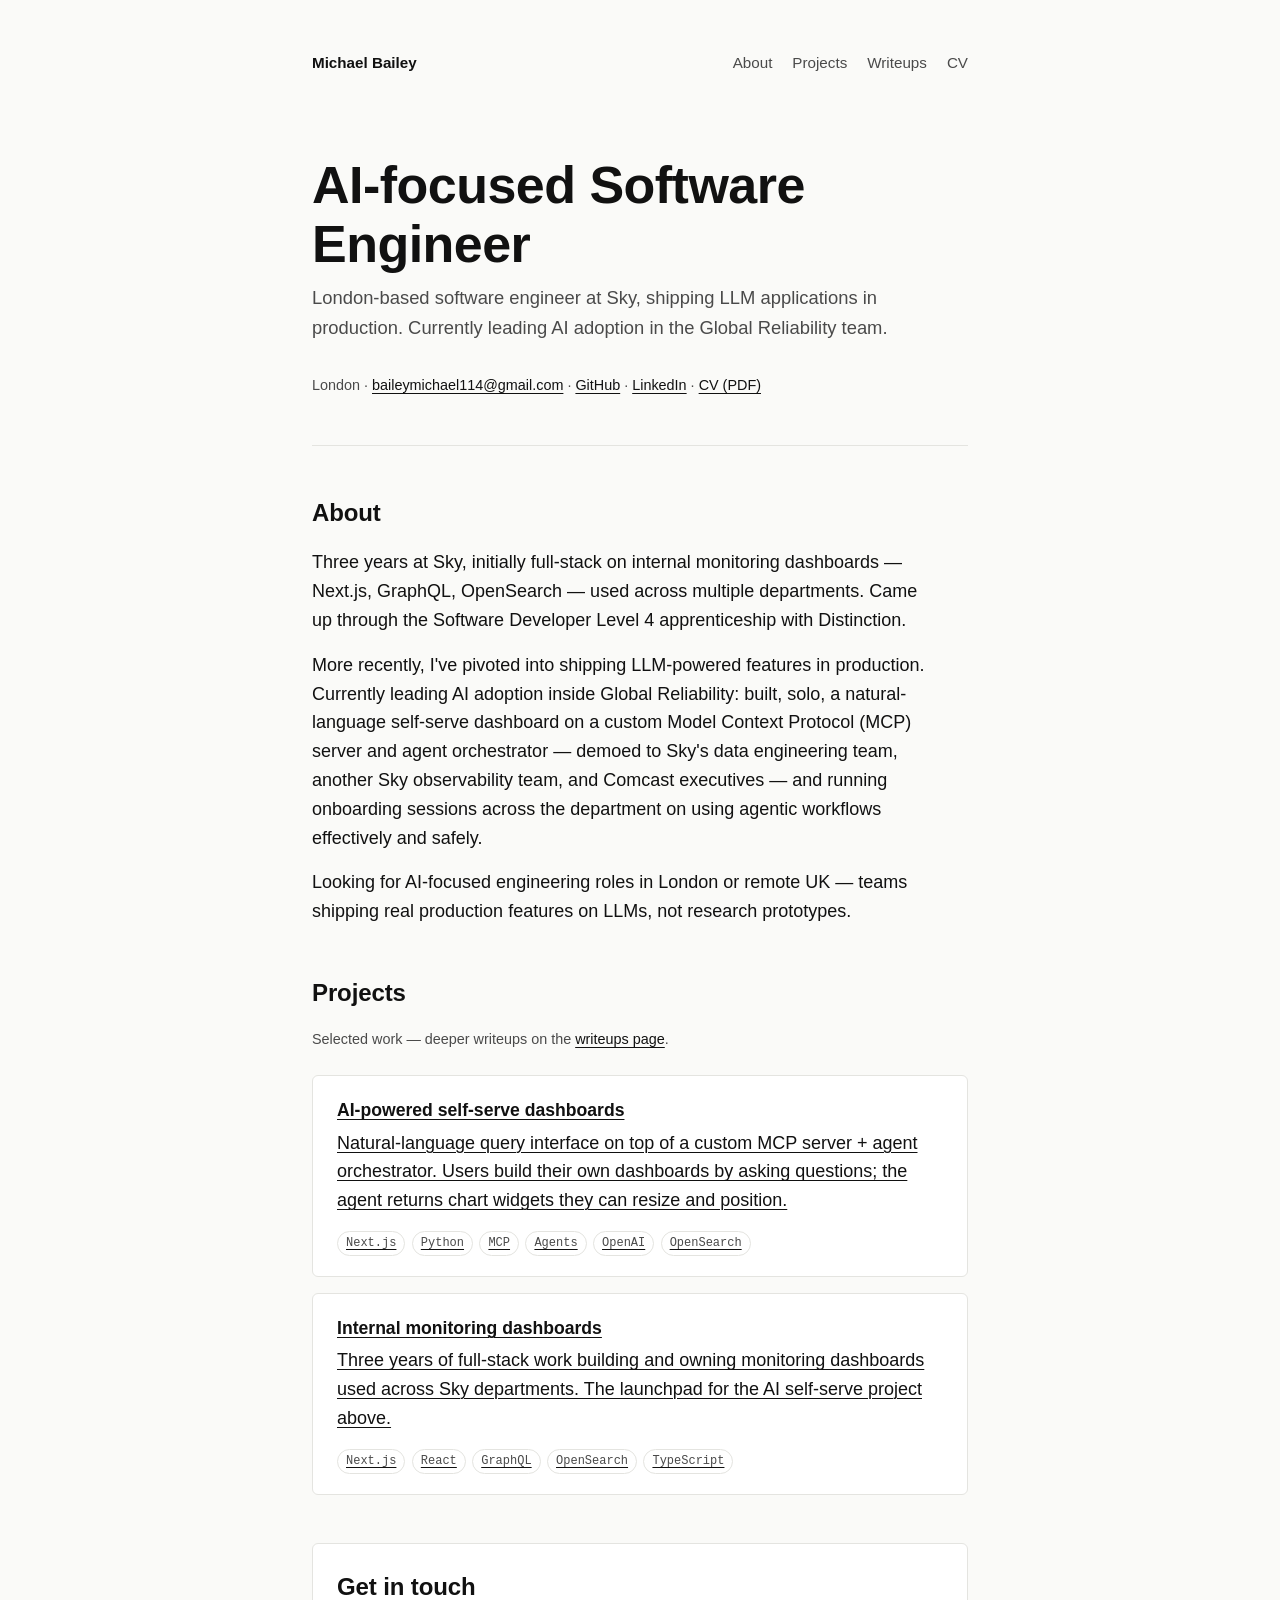
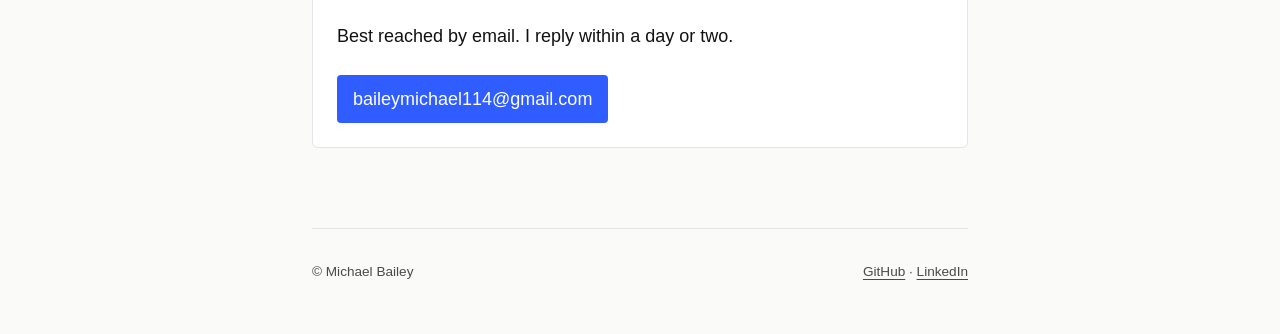
==== index.html @ efde79c3 "Initial portfolio site - Landing page with about, projects grid, contact - Project writeups for self" ====
<!DOCTYPE html>
<html lang="en">
<head>
  <meta charset="UTF-8" />
  <meta name="viewport" content="width=device-width, initial-scale=1.0" />
  <title>Michael Bailey — AI-focused Software Engineer</title>
  <meta name="description" content="Michael Bailey — UK software engineer building LLM-powered applications. Python, TypeScript, agents, RAG." />
  <!-- Open Graph (for LinkedIn / Twitter previews) -->
  <meta property="og:title" content="Michael Bailey — AI-focused Software Engineer" />
  <meta property="og:description" content="UK software engineer building LLM-powered applications. Python, TypeScript, agents, RAG." />
  <meta property="og:type" content="website" />
  <meta property="og:url" content="https://mbailey114.github.io" />
  <meta name="twitter:card" content="summary" />
  <link rel="stylesheet" href="style.css" />
  <!-- JSON-LD Person schema for SEO -->
  <script type="application/ld+json">
  {
    "@context": "https://schema.org",
    "@type": "Person",
    "name": "Michael Bailey",
    "jobTitle": "AI-focused Software Engineer",
    "email": "mailto:baileymichael114@gmail.com",
    "url": "https://mbailey114.github.io",
    "sameAs": [
      "https://github.com/MBailey114"
    ]
  }
  </script>
</head>
<body>
  <div class="wrap">
    <nav>
      <a href="/" class="brand">Michael Bailey</a>
      <ul>
        <li><a href="#about">About</a></li>
        <li><a href="#projects">Projects</a></li>
        <li><a href="projects.html">Writeups</a></li>
        <li><a href="assets/cv.pdf">CV</a></li>
      </ul>
    </nav>

    <header>
      <h1>AI-focused Software Engineer</h1>
      <p class="lede">
        London-based software engineer at Sky, shipping LLM applications in production. Currently leading AI adoption in the Global Reliability team.
      </p>
      <p class="meta">
        London &middot;
        <a href="mailto:baileymichael114@gmail.com">baileymichael114@gmail.com</a> &middot;
        <a href="https://github.com/MBailey114">GitHub</a> &middot;
        <a href="https://www.linkedin.com/in/michael-bailey-4b796a237/">LinkedIn</a> &middot;
        <a href="assets/cv.pdf">CV (PDF)</a>
      </p>
    </header>

    <hr />

    <section id="about">
      <h2>About</h2>
      <p>
        Three years at Sky, initially full-stack on internal monitoring dashboards — Next.js, GraphQL, OpenSearch — used across multiple departments. Came up through the Software Developer Level 4 apprenticeship with Distinction.
      </p>
      <p>
        More recently, I've pivoted into shipping LLM-powered features in production. Currently leading AI adoption inside Global Reliability: built, solo, a natural-language self-serve dashboard on a custom Model Context Protocol (MCP) server and agent orchestrator — demoed to Sky's data engineering team, another Sky observability team, and Comcast executives — and running onboarding sessions across the department on using agentic workflows effectively and safely.
      </p>
      <p>
        Looking for AI-focused engineering roles in London or remote UK — teams shipping real production features on LLMs, not research prototypes.
      </p>
    </section>

    <section id="projects">
      <h2>Projects</h2>
      <p class="meta">Selected work — deeper writeups on the <a href="projects.html">writeups page</a>.</p>

      <div class="projects">
        <!-- Travel Agent is unfinished — add back once it's shippable
        <a class="card-link" href="projects.html#travel-agent">
          <article class="project">
            <h3>Travel Agent</h3>
            <p>{{TRAVEL_AGENT_ONE_LINER}}</p>
            <div class="tags">
              <span>Python</span><span>FastAPI</span><span>TypeScript</span><span>Vite</span><span>LLM</span><span>Agents</span>
            </div>
          </article>
        </a>
        -->

        <a class="card-link" href="projects.html#flagship-work-project">
          <article class="project">
            <h3>AI-powered self-serve dashboards</h3>
            <p>Natural-language query interface on top of a custom MCP server + agent orchestrator. Users build their own dashboards by asking questions; the agent returns chart widgets they can resize and position.</p>
            <div class="tags">
              <span>Next.js</span><span>Python</span><span>MCP</span><span>Agents</span><span>OpenAI</span><span>OpenSearch</span>
            </div>
          </article>
        </a>

        <a class="card-link" href="projects.html#second-work-project">
          <article class="project">
            <h3>Internal monitoring dashboards</h3>
            <p>Three years of full-stack work building and owning monitoring dashboards used across Sky departments. The launchpad for the AI self-serve project above.</p>
            <div class="tags">
              <span>Next.js</span><span>React</span><span>GraphQL</span><span>OpenSearch</span><span>TypeScript</span>
            </div>
          </article>
        </a>
      </div>
    </section>

    <section class="cta" id="contact">
      <h2 style="margin-top: 0;">Get in touch</h2>
      <p>Best reached by email. I reply within a day or two.</p>
      <a class="button" href="mailto:baileymichael114@gmail.com">baileymichael114@gmail.com</a>
    </section>

    <footer>
      <span>&copy; Michael Bailey</span>
      <span>
        <a href="https://github.com/MBailey114">GitHub</a> &middot;
        <a href="https://www.linkedin.com/in/michael-bailey-4b796a237/">LinkedIn</a>
      </span>
    </footer>
  </div>
</body>
</html>
---- style.css ----
/* Michael Bailey — portfolio
   Single stylesheet. No framework. Dark/light via prefers-color-scheme.
   Mobile-first. Typography-led. */

:root {
  --bg: #fafaf8;
  --surface: #ffffff;
  --ink: #111111;
  --muted: #4a4a4a;
  --accent: #2f5dff;
  --accent-ink: #ffffff;
  --border: #e4e4e0;
  --mono: ui-monospace, "SF Mono", "Cascadia Mono", "JetBrains Mono", Consolas, monospace;
  --sans: -apple-system, BlinkMacSystemFont, "Inter", "Segoe UI", Helvetica, Arial, sans-serif;
  --measure: 62ch;
}

@media (prefers-color-scheme: dark) {
  :root {
    --bg: #0e0f11;
    --surface: #15171a;
    --ink: #f1f1ef;
    --muted: #a0a0a0;
    --accent: #88b0ff;
    --accent-ink: #0e0f11;
    --border: #26282c;
  }
}

* { box-sizing: border-box; }

html {
  scroll-behavior: smooth;
}

body {
  margin: 0;
  background: var(--bg);
  color: var(--ink);
  font-family: var(--sans);
  font-size: clamp(16px, 1rem + 0.2vw, 18px);
  line-height: 1.6;
  -webkit-font-smoothing: antialiased;
}

.wrap {
  max-width: 720px;
  margin: 0 auto;
  padding: clamp(2rem, 4vw, 4rem) clamp(1.25rem, 4vw, 2rem);
}

a {
  color: var(--ink);
  text-decoration: underline;
  text-decoration-thickness: 1px;
  text-underline-offset: 3px;
  transition: color 120ms ease;
}

a:hover, a:focus-visible {
  color: var(--accent);
}

nav {
  display: flex;
  justify-content: space-between;
  align-items: baseline;
  gap: 1rem;
  margin-bottom: clamp(3rem, 8vw, 5rem);
  font-size: 0.95rem;
}

nav .brand {
  font-weight: 600;
  text-decoration: none;
}

nav ul {
  list-style: none;
  padding: 0;
  margin: 0;
  display: flex;
  gap: 1.25rem;
}

nav ul a {
  text-decoration: none;
  color: var(--muted);
}

nav ul a:hover, nav ul a:focus-visible {
  color: var(--ink);
}

h1 {
  font-size: clamp(2rem, 4vw + 1rem, 3.25rem);
  line-height: 1.15;
  letter-spacing: -0.01em;
  margin: 0 0 0.5rem 0;
  font-weight: 700;
}

h2 {
  font-size: clamp(1.25rem, 1vw + 1rem, 1.5rem);
  margin: 3rem 0 1rem 0;
  letter-spacing: -0.005em;
}

h3 {
  font-size: 1.1rem;
  margin: 1.25rem 0 0.25rem 0;
}

p {
  margin: 0 0 1rem 0;
  max-width: var(--measure);
}

.lede {
  font-size: 1.15rem;
  color: var(--muted);
  max-width: var(--measure);
  margin-bottom: 2rem;
}

.meta {
  color: var(--muted);
  font-size: 0.9rem;
  margin-bottom: 1.5rem;
}

hr {
  border: 0;
  border-top: 1px solid var(--border);
  margin: 3rem 0;
}

/* Projects grid */
.projects {
  display: grid;
  gap: 1rem;
  margin-top: 1rem;
}

.project {
  border: 1px solid var(--border);
  background: var(--surface);
  padding: 1.25rem 1.5rem;
  border-radius: 6px;
  transition: border-color 120ms ease, transform 120ms ease;
}

.project:hover {
  border-color: var(--accent);
}

.project h3 {
  margin: 0 0 0.25rem 0;
}

.project .tags {
  display: flex;
  flex-wrap: wrap;
  gap: 0.4rem;
  margin-top: 0.75rem;
  font-family: var(--mono);
  font-size: 0.75rem;
  color: var(--muted);
}

.project .tags span {
  padding: 2px 8px;
  border: 1px solid var(--border);
  border-radius: 999px;
}

.project a.card-link {
  color: inherit;
  text-decoration: none;
  display: block;
}

/* Contact / CTA block */
.cta {
  margin-top: 3rem;
  padding: 1.5rem;
  border: 1px solid var(--border);
  border-radius: 6px;
  background: var(--surface);
}

.cta a.button {
  display: inline-block;
  padding: 0.6rem 1rem;
  background: var(--accent);
  color: var(--accent-ink);
  text-decoration: none;
  border-radius: 4px;
  margin-top: 0.5rem;
  font-weight: 500;
}

.cta a.button:hover, .cta a.button:focus-visible {
  filter: brightness(1.05);
  color: var(--accent-ink);
}

/* Project detail pages */
article.project-detail {
  max-width: var(--measure);
}

article.project-detail h2 {
  margin-top: 2.5rem;
}

article.project-detail ul {
  padding-left: 1.25rem;
}

code {
  font-family: var(--mono);
  font-size: 0.9em;
  background: var(--surface);
  padding: 1px 6px;
  border-radius: 3px;
  border: 1px solid var(--border);
}

footer {
  margin-top: 5rem;
  padding-top: 2rem;
  border-top: 1px solid var(--border);
  color: var(--muted);
  font-size: 0.85rem;
  display: flex;
  justify-content: space-between;
  flex-wrap: wrap;
  gap: 1rem;
}

footer a {
  color: var(--muted);
}

/* Respect reduced motion */
@media (prefers-reduced-motion: reduce) {
  * {
    transition: none !important;
    animation: none !important;
  }
  html { scroll-behavior: auto; }
}

/* Print — just in case someone prints the portfolio */
@media print {
  nav, footer, .cta { display: none; }
  body { font-size: 11pt; }
  a { color: #000; }
}
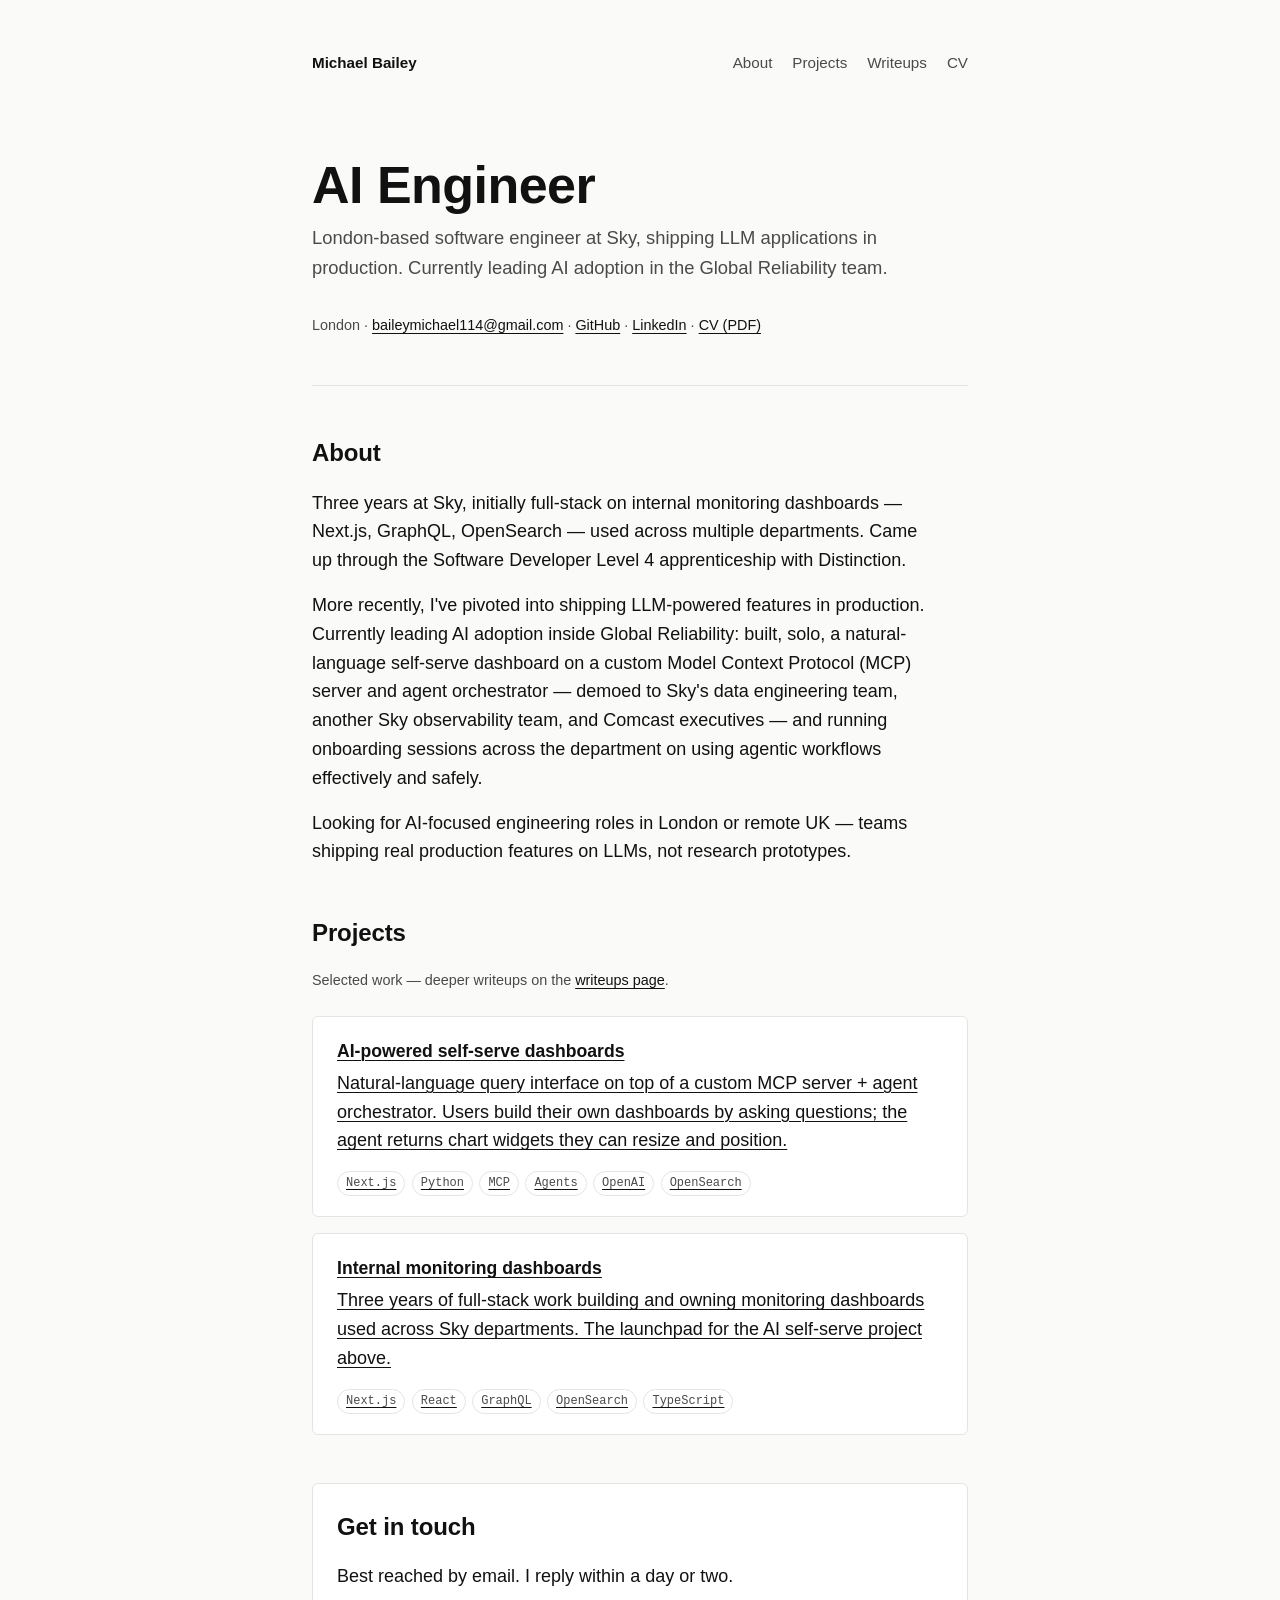
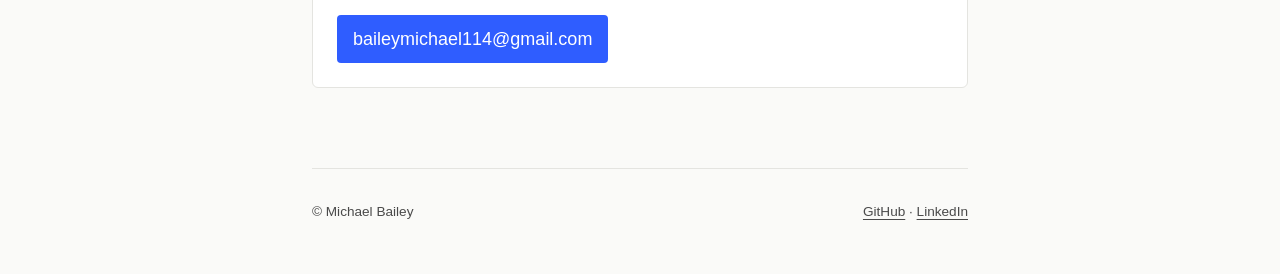
==== commit 0f286308: "Align hero and meta tags to 'AI Engineer'" ====
--- a/index.html
+++ b/index.html
@@ -3,11 +3,11 @@
 <head>
   <meta charset="UTF-8" />
   <meta name="viewport" content="width=device-width, initial-scale=1.0" />
-  <title>Michael Bailey — AI-focused Software Engineer</title>
-  <meta name="description" content="Michael Bailey — UK software engineer building LLM-powered applications. Python, TypeScript, agents, RAG." />
+  <title>Michael Bailey — AI Engineer</title>
+  <meta name="description" content="Michael Bailey — UK AI Engineer building LLM-powered applications. Python, TypeScript, agents, MCP." />
   <!-- Open Graph (for LinkedIn / Twitter previews) -->
-  <meta property="og:title" content="Michael Bailey — AI-focused Software Engineer" />
-  <meta property="og:description" content="UK software engineer building LLM-powered applications. Python, TypeScript, agents, RAG." />
+  <meta property="og:title" content="Michael Bailey — AI Engineer" />
+  <meta property="og:description" content="UK AI Engineer building LLM-powered applications. Python, TypeScript, agents, MCP." />
   <meta property="og:type" content="website" />
   <meta property="og:url" content="https://mbailey114.github.io" />
   <meta name="twitter:card" content="summary" />
@@ -18,7 +18,7 @@
     "@context": "https://schema.org",
     "@type": "Person",
     "name": "Michael Bailey",
-    "jobTitle": "AI-focused Software Engineer",
+    "jobTitle": "AI Engineer",
     "email": "mailto:baileymichael114@gmail.com",
     "url": "https://mbailey114.github.io",
     "sameAs": [
@@ -40,7 +40,7 @@
     </nav>
 
     <header>
-      <h1>AI-focused Software Engineer</h1>
+      <h1>AI Engineer</h1>
       <p class="lede">
         London-based software engineer at Sky, shipping LLM applications in production. Currently leading AI adoption in the Global Reliability team.
       </p>
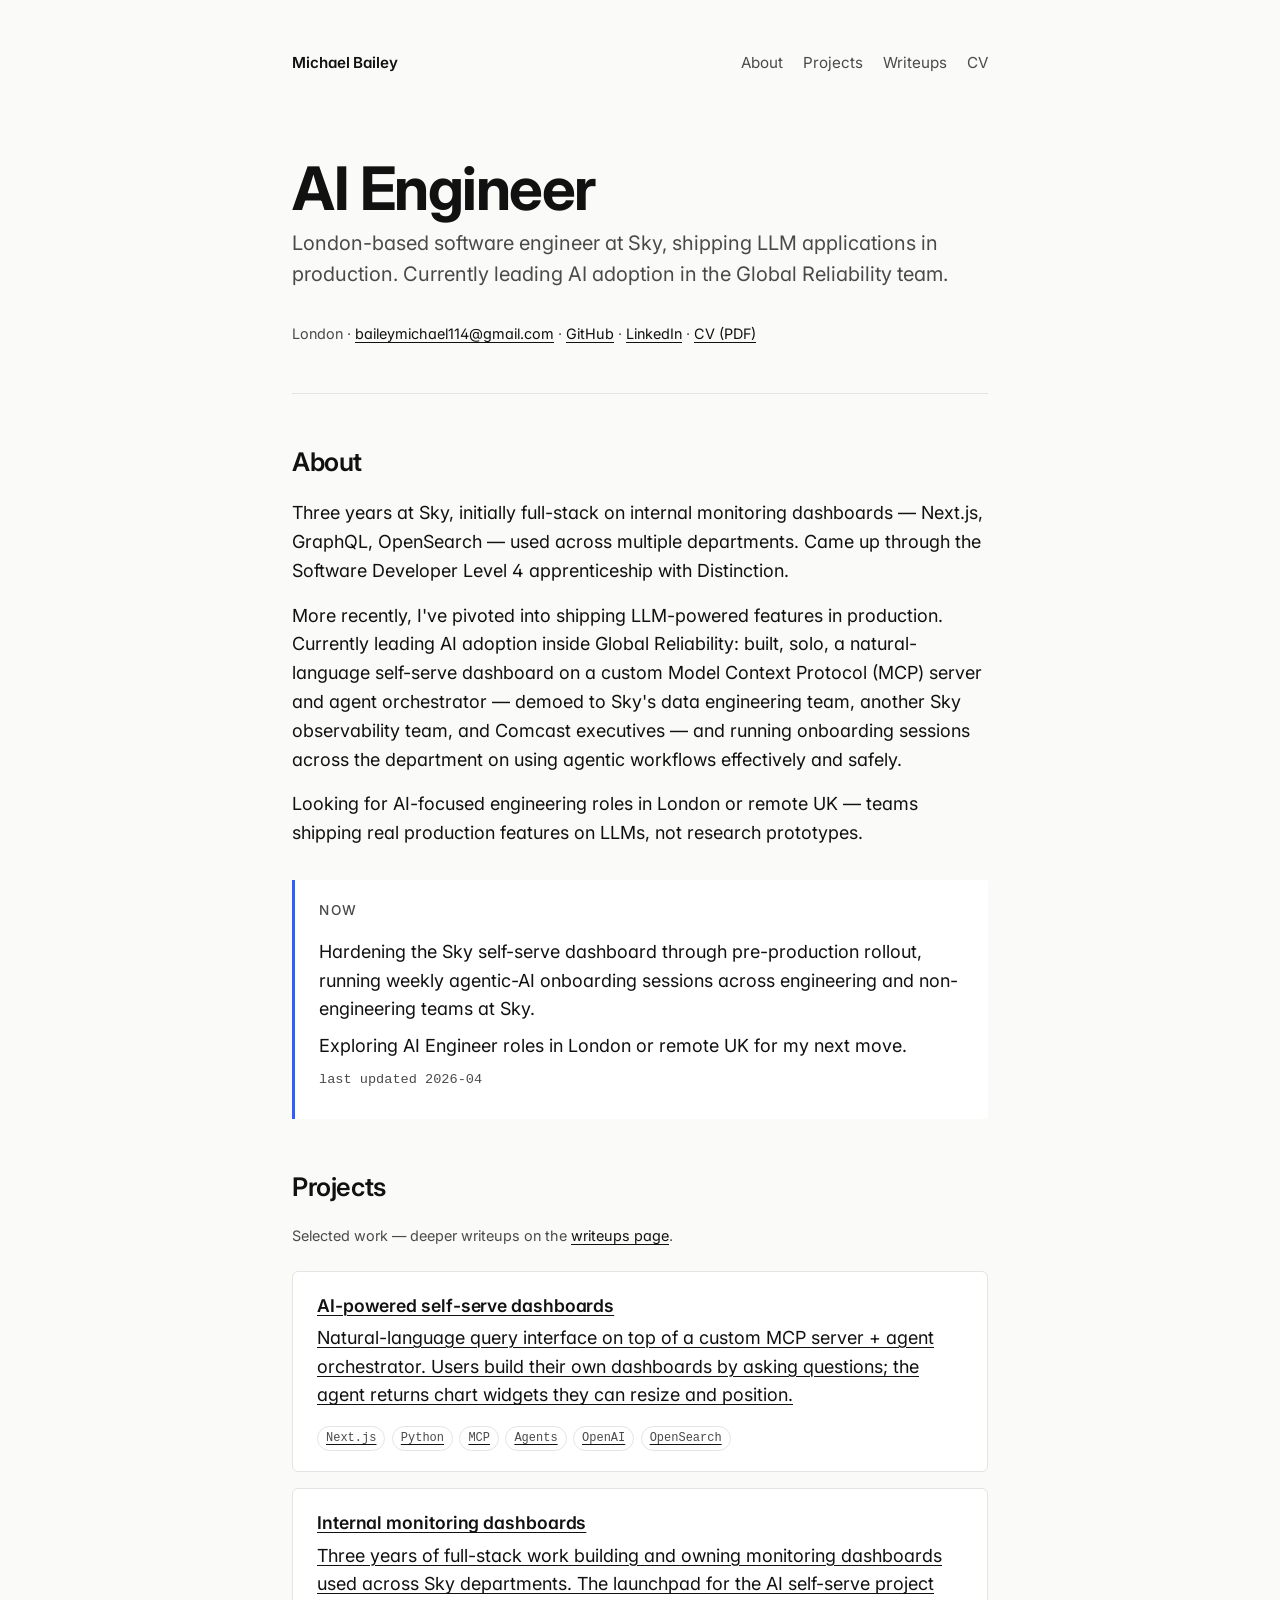
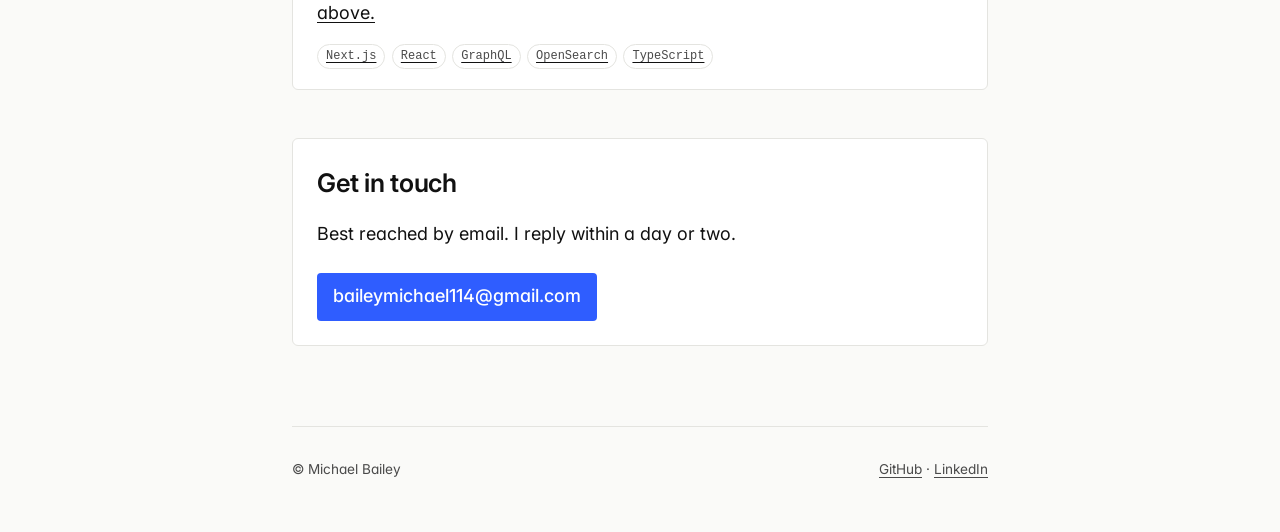
==== commit f3850eea: "Polish pass: architecture SVG, Now section, favicon, type scale - Inline SVG system-architecture dia" ====
--- a/index.html
+++ b/index.html
@@ -11,6 +11,10 @@
   <meta property="og:type" content="website" />
   <meta property="og:url" content="https://mbailey114.github.io" />
   <meta name="twitter:card" content="summary" />
+  <link rel="icon" type="image/svg+xml" href="favicon.svg" />
+  <link rel="preconnect" href="https://fonts.googleapis.com" />
+  <link rel="preconnect" href="https://fonts.gstatic.com" crossorigin />
+  <link href="https://fonts.googleapis.com/css2?family=Inter:wght@400;500;600;700&display=swap" rel="stylesheet" />
   <link rel="stylesheet" href="style.css" />
   <!-- JSON-LD Person schema for SEO -->
   <script type="application/ld+json">
@@ -68,6 +72,13 @@
       </p>
     </section>
 
+    <aside class="now" id="now">
+      <h2>Now</h2>
+      <p>Hardening the Sky self-serve dashboard through pre-production rollout, running weekly agentic-AI onboarding sessions across engineering and non-engineering teams at Sky.</p>
+      <p>Exploring AI Engineer roles in London or remote UK for my next move.</p>
+      <p class="timestamp">last updated 2026-04</p>
+    </aside>
+
     <section id="projects">
       <h2>Projects</h2>
       <p class="meta">Selected work — deeper writeups on the <a href="projects.html">writeups page</a>.</p>
--- a/style.css
+++ b/style.css
@@ -1,6 +1,6 @@
 /* Michael Bailey — portfolio
    Single stylesheet. No framework. Dark/light via prefers-color-scheme.
-   Mobile-first. Typography-led. */
+   Type: Inter Variable. Architecture-first minimalism. */
 
 :root {
   --bg: #fafaf8;
@@ -11,8 +11,8 @@
   --accent-ink: #ffffff;
   --border: #e4e4e0;
   --mono: ui-monospace, "SF Mono", "Cascadia Mono", "JetBrains Mono", Consolas, monospace;
-  --sans: -apple-system, BlinkMacSystemFont, "Inter", "Segoe UI", Helvetica, Arial, sans-serif;
-  --measure: 62ch;
+  --sans: "Inter", -apple-system, BlinkMacSystemFont, "Segoe UI", Helvetica, Arial, sans-serif;
+  --measure: 64ch;
 }
 
 @media (prefers-color-scheme: dark) {
@@ -40,11 +40,13 @@
   font-family: var(--sans);
   font-size: clamp(16px, 1rem + 0.2vw, 18px);
   line-height: 1.6;
+  font-feature-settings: "cv11", "ss01";  /* Inter stylistic tweaks for cleaner digits */
   -webkit-font-smoothing: antialiased;
+  text-rendering: optimizeLegibility;
 }
 
 .wrap {
-  max-width: 720px;
+  max-width: 760px;
   margin: 0 auto;
   padding: clamp(2rem, 4vw, 4rem) clamp(1.25rem, 4vw, 2rem);
 }
@@ -73,6 +75,7 @@
 nav .brand {
   font-weight: 600;
   text-decoration: none;
+  letter-spacing: -0.005em;
 }
 
 nav ul {
@@ -93,22 +96,25 @@
 }
 
 h1 {
-  font-size: clamp(2rem, 4vw + 1rem, 3.25rem);
-  line-height: 1.15;
-  letter-spacing: -0.01em;
+  font-size: clamp(2.25rem, 4.5vw + 1rem, 3.75rem);
+  line-height: 1.08;
+  letter-spacing: -0.025em;
   margin: 0 0 0.5rem 0;
   font-weight: 700;
 }
 
 h2 {
-  font-size: clamp(1.25rem, 1vw + 1rem, 1.5rem);
+  font-size: clamp(1.35rem, 0.8vw + 1.1rem, 1.6rem);
   margin: 3rem 0 1rem 0;
-  letter-spacing: -0.005em;
+  letter-spacing: -0.015em;
+  font-weight: 600;
 }
 
 h3 {
   font-size: 1.1rem;
   margin: 1.25rem 0 0.25rem 0;
+  font-weight: 600;
+  letter-spacing: -0.005em;
 }
 
 p {
@@ -117,10 +123,11 @@
 }
 
 .lede {
-  font-size: 1.15rem;
+  font-size: clamp(1.1rem, 0.4vw + 1rem, 1.25rem);
   color: var(--muted);
   max-width: var(--measure);
   margin-bottom: 2rem;
+  line-height: 1.55;
 }
 
 .meta {
@@ -133,6 +140,34 @@
   border: 0;
   border-top: 1px solid var(--border);
   margin: 3rem 0;
+}
+
+/* Now section — lightweight "what I'm doing right now" block */
+.now {
+  margin-top: 2rem;
+  padding: 1.25rem 1.5rem;
+  border-left: 3px solid var(--accent);
+  background: var(--surface);
+  border-radius: 0 4px 4px 0;
+}
+
+.now h2 {
+  margin-top: 0;
+  font-size: 0.85rem;
+  letter-spacing: 0.12em;
+  text-transform: uppercase;
+  color: var(--muted);
+  font-weight: 500;
+}
+
+.now p {
+  margin-bottom: 0.5rem;
+}
+
+.now .timestamp {
+  color: var(--muted);
+  font-size: 0.85rem;
+  font-family: var(--mono);
 }
 
 /* Projects grid */
@@ -178,6 +213,29 @@
   color: inherit;
   text-decoration: none;
   display: block;
+}
+
+/* Architecture diagram — wider than reading measure */
+.diagram {
+  margin: 1.5rem -1rem 2rem -1rem;
+  padding: 1rem 0;
+  overflow-x: auto;
+}
+
+.diagram svg {
+  display: block;
+  width: 100%;
+  height: auto;
+  min-width: 620px;
+  max-width: 100%;
+}
+
+.diagram figcaption {
+  font-size: 0.85rem;
+  color: var(--muted);
+  max-width: var(--measure);
+  margin: 0.5rem 1rem 0 1rem;
+  font-style: italic;
 }
 
 /* Contact / CTA block */
@@ -252,9 +310,10 @@
   html { scroll-behavior: auto; }
 }
 
-/* Print — just in case someone prints the portfolio */
+/* Print */
 @media print {
-  nav, footer, .cta { display: none; }
+  nav, footer, .cta, .now { display: none; }
   body { font-size: 11pt; }
   a { color: #000; }
-}
+  .diagram { page-break-inside: avoid; }
+}
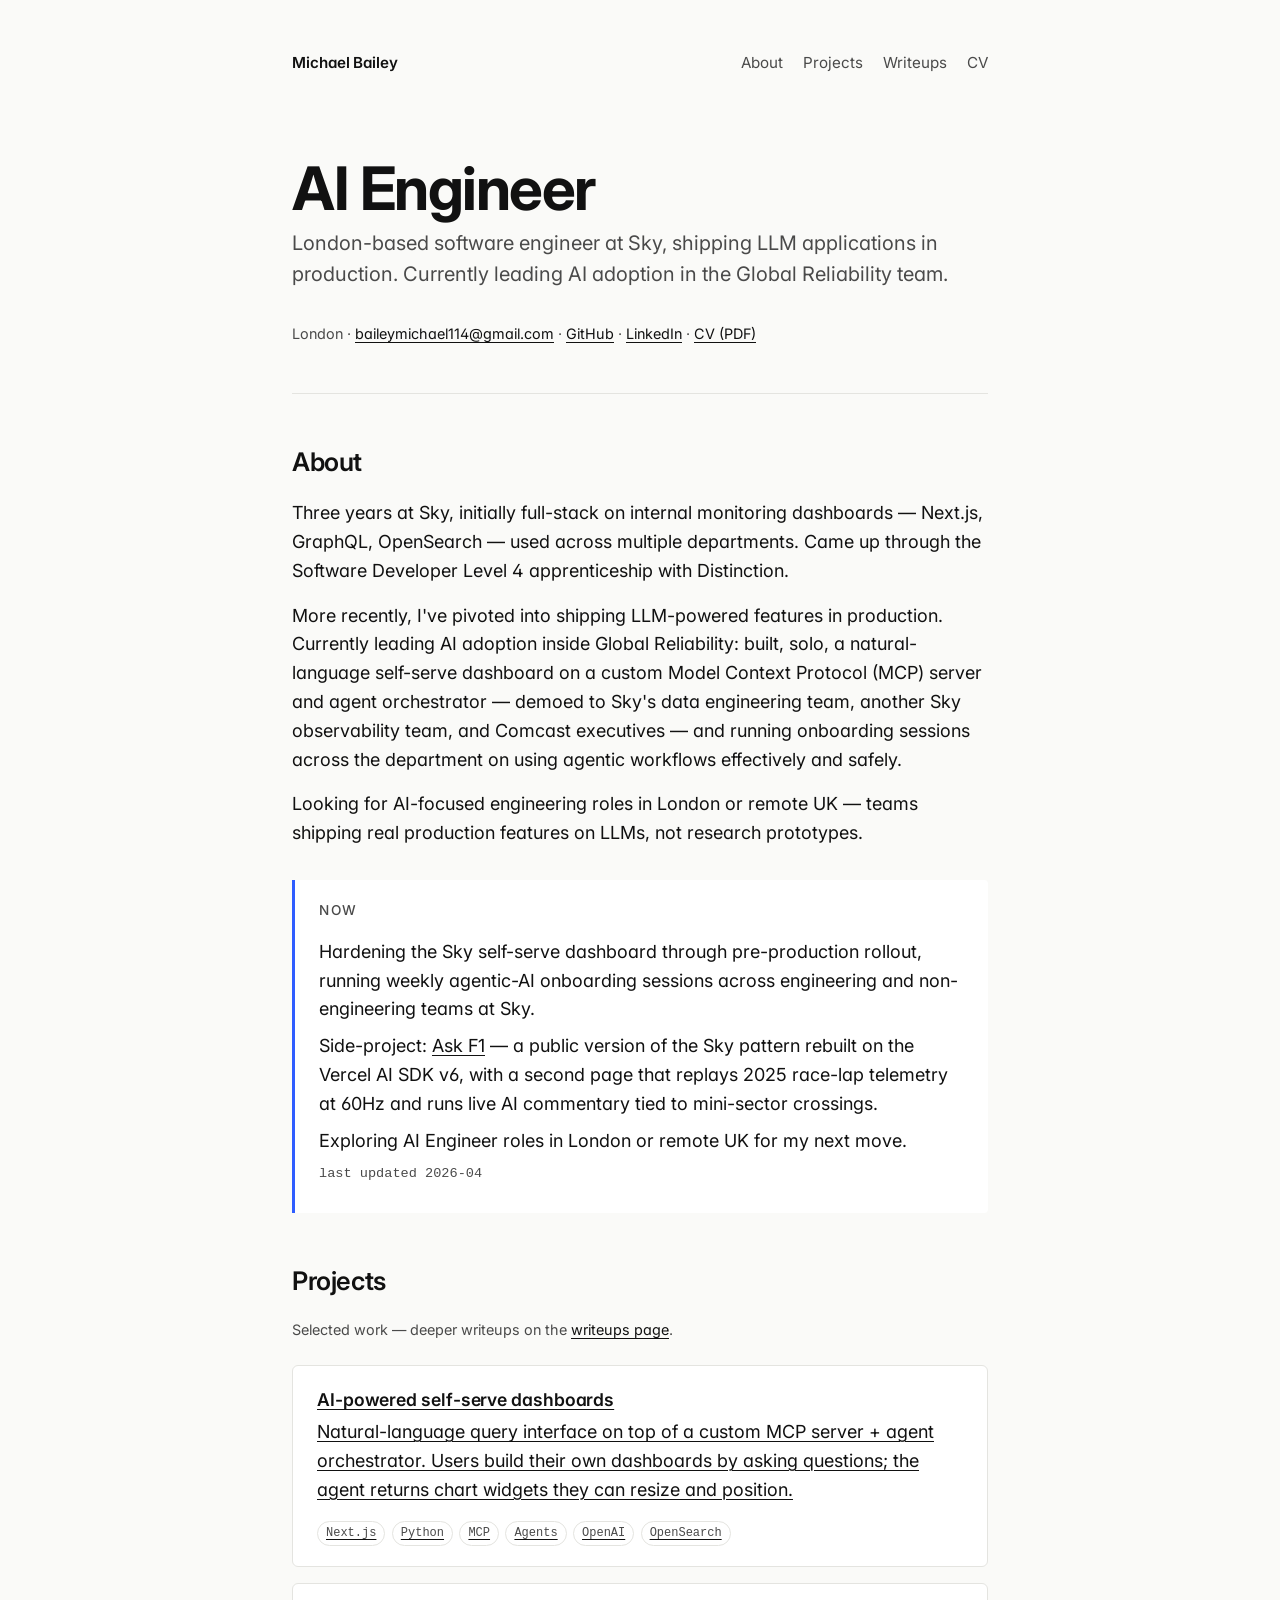
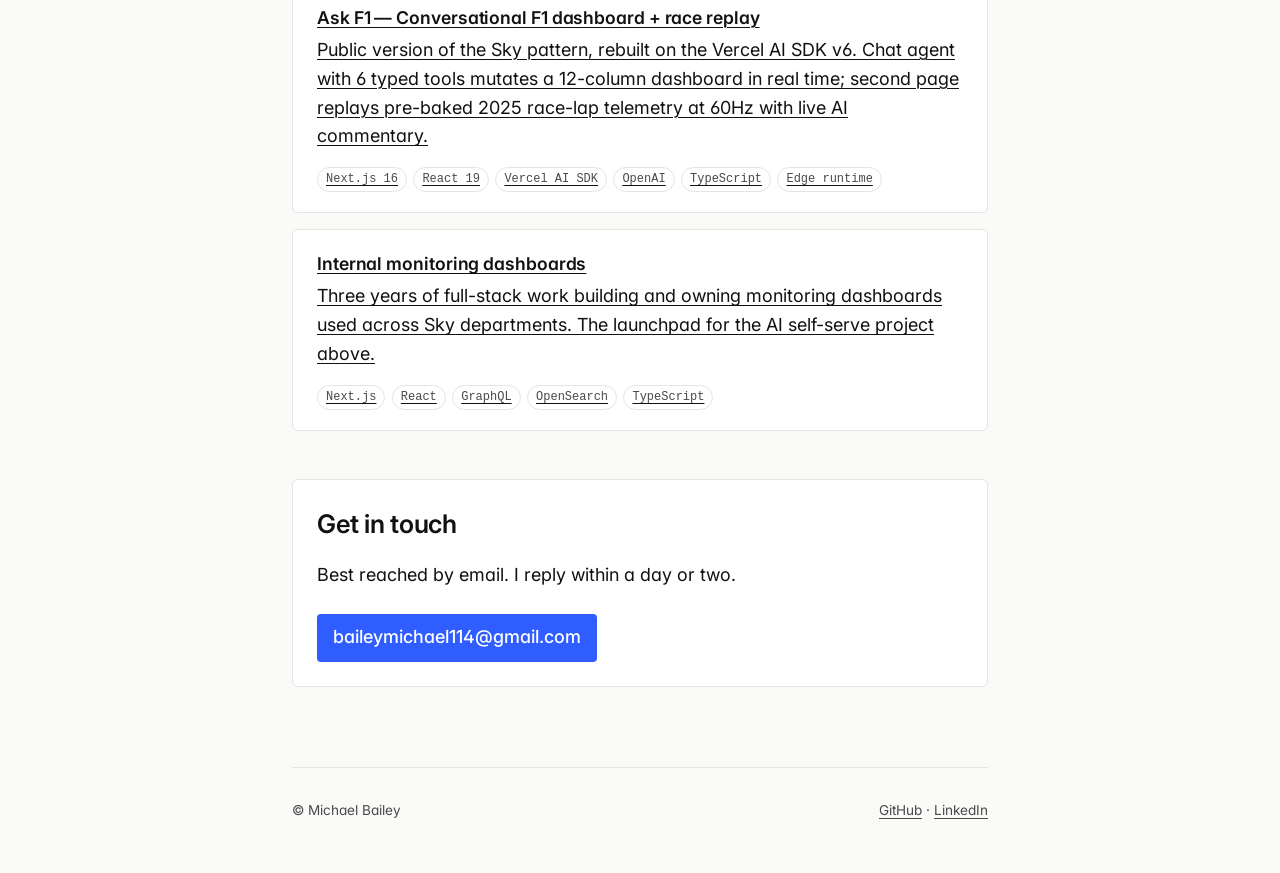
==== commit 4b4bb3df: "Add Ask F1 side project Public version of the Sky self-serve dashboard pattern, rebuilt on the Verce" ====
--- a/index.html
+++ b/index.html
@@ -75,6 +75,7 @@
     <aside class="now" id="now">
       <h2>Now</h2>
       <p>Hardening the Sky self-serve dashboard through pre-production rollout, running weekly agentic-AI onboarding sessions across engineering and non-engineering teams at Sky.</p>
+      <p>Side-project: <a href="https://f1-dashboard-portfolio-project.vercel.app">Ask F1</a> — a public version of the Sky pattern rebuilt on the Vercel AI SDK v6, with a second page that replays 2025 race-lap telemetry at 60Hz and runs live AI commentary tied to mini-sector crossings.</p>
       <p>Exploring AI Engineer roles in London or remote UK for my next move.</p>
       <p class="timestamp">last updated 2026-04</p>
     </aside>
@@ -102,6 +103,16 @@
             <p>Natural-language query interface on top of a custom MCP server + agent orchestrator. Users build their own dashboards by asking questions; the agent returns chart widgets they can resize and position.</p>
             <div class="tags">
               <span>Next.js</span><span>Python</span><span>MCP</span><span>Agents</span><span>OpenAI</span><span>OpenSearch</span>
+            </div>
+          </article>
+        </a>
+
+        <a class="card-link" href="projects.html#ask-f1">
+          <article class="project">
+            <h3>Ask F1 — Conversational F1 dashboard + race replay</h3>
+            <p>Public version of the Sky pattern, rebuilt on the Vercel AI SDK v6. Chat agent with 6 typed tools mutates a 12-column dashboard in real time; second page replays pre-baked 2025 race-lap telemetry at 60Hz with live AI commentary.</p>
+            <div class="tags">
+              <span>Next.js 16</span><span>React 19</span><span>Vercel AI SDK</span><span>OpenAI</span><span>TypeScript</span><span>Edge runtime</span>
             </div>
           </article>
         </a>
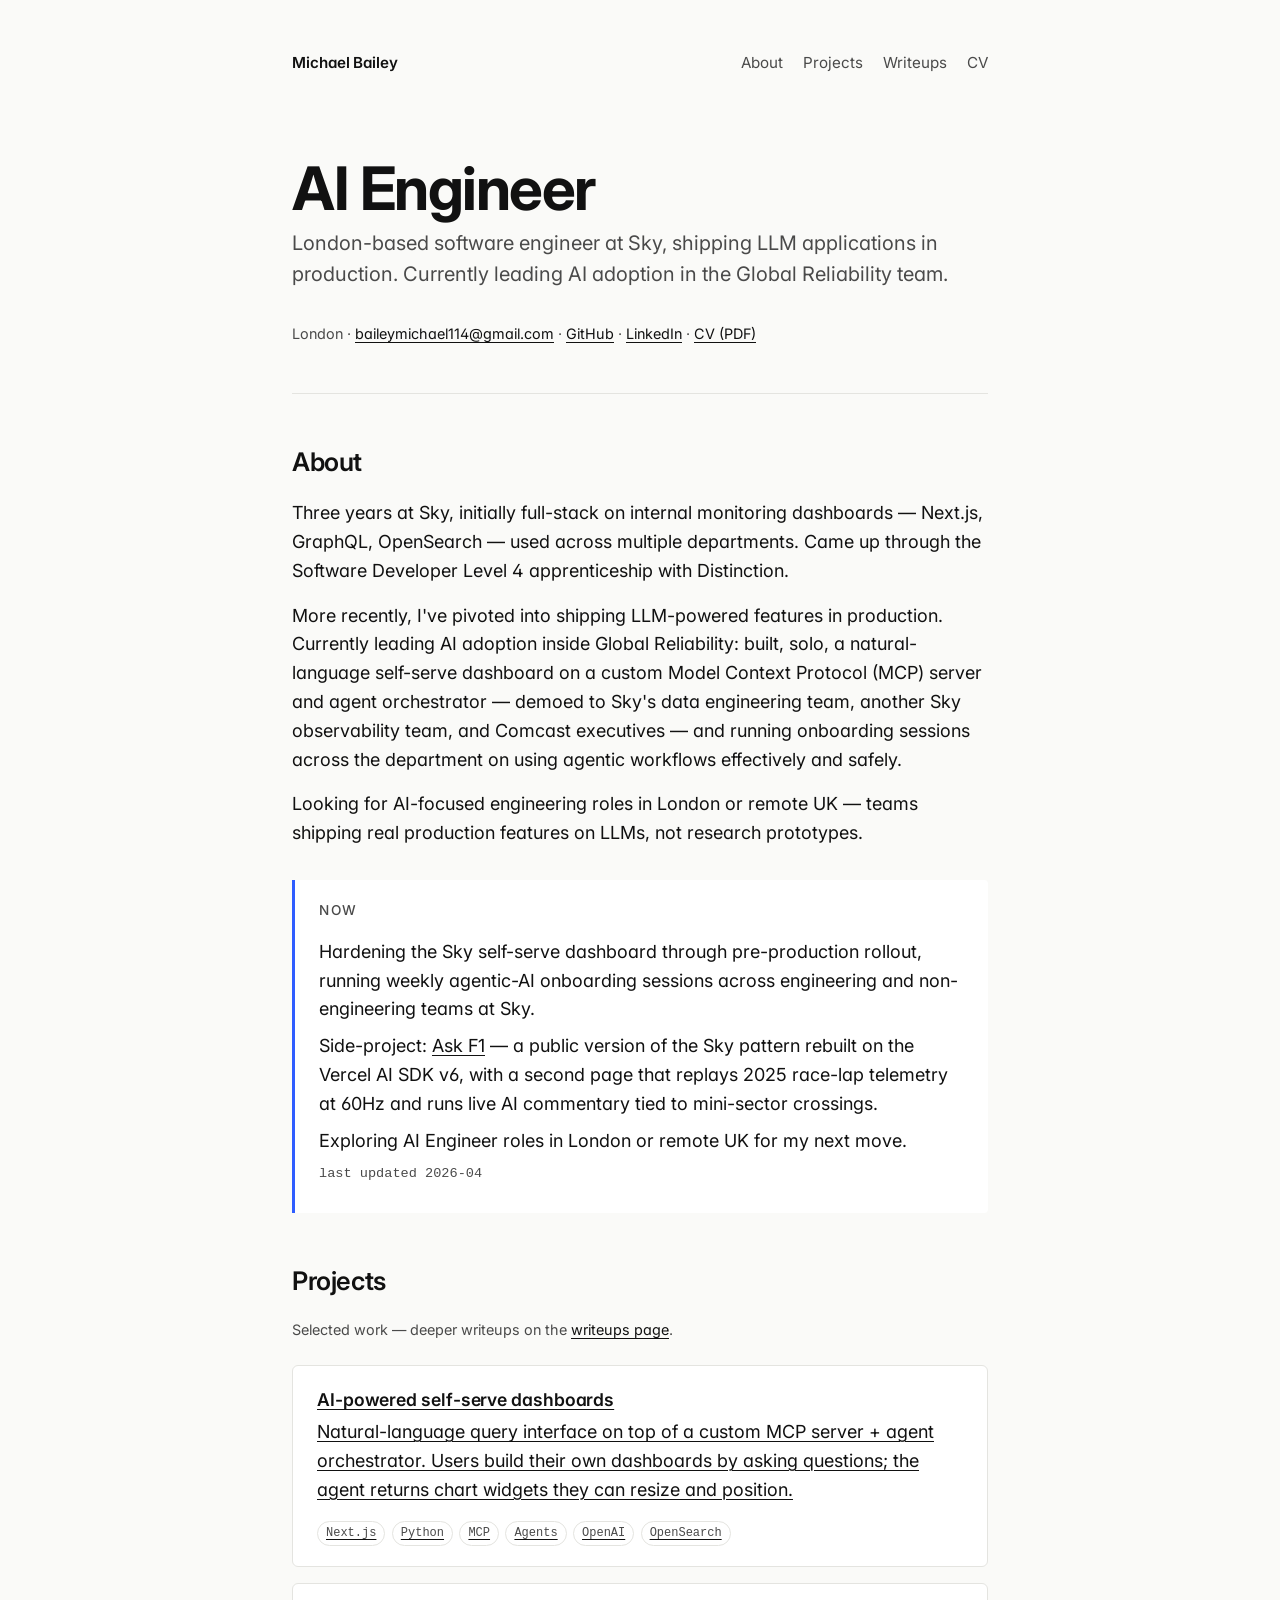
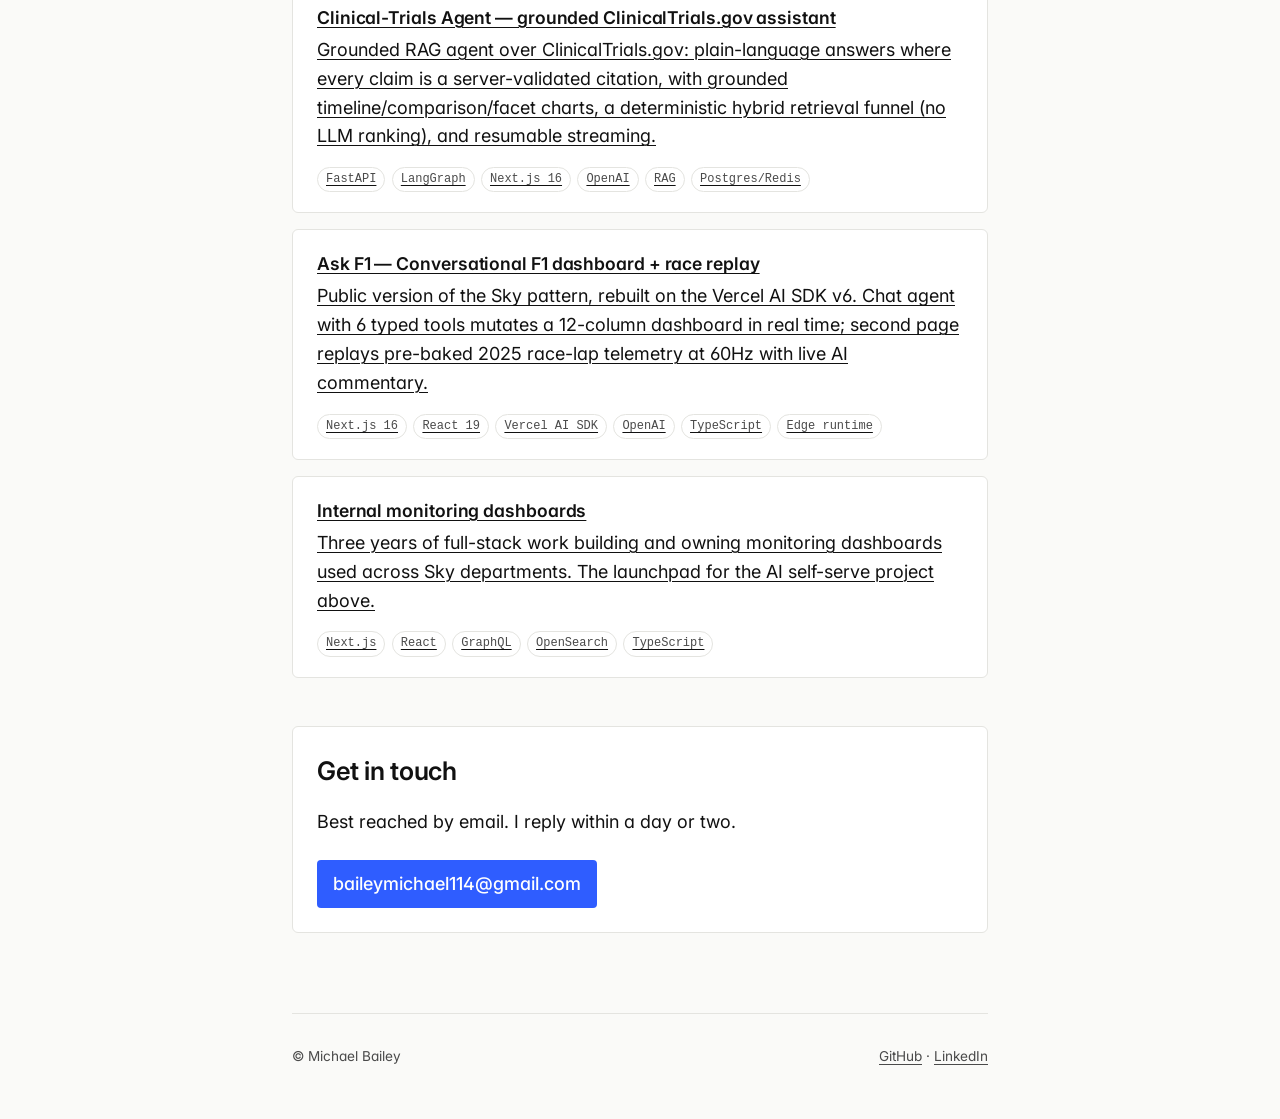
==== commit 4c41fdac: "Add Clinical-Trials Agent project (card + writeup) Grounded clinical-trials RAG assistant over Clini" ====
--- a/index.html
+++ b/index.html
@@ -75,7 +75,7 @@
     <aside class="now" id="now">
       <h2>Now</h2>
       <p>Hardening the Sky self-serve dashboard through pre-production rollout, running weekly agentic-AI onboarding sessions across engineering and non-engineering teams at Sky.</p>
-      <p>Side-project: <a href="https://f1-dashboard-portfolio-project.vercel.app">Ask F1</a> — a public version of the Sky pattern rebuilt on the Vercel AI SDK v6, with a second page that replays 2025 race-lap telemetry at 60Hz and runs live AI commentary tied to mini-sector crossings.</p>
+      <p>Side-project: <a href="https://f1-dashboard-bay.vercel.app">Ask F1</a> — a public version of the Sky pattern rebuilt on the Vercel AI SDK v6, with a second page that replays 2025 race-lap telemetry at 60Hz and runs live AI commentary tied to mini-sector crossings.</p>
       <p>Exploring AI Engineer roles in London or remote UK for my next move.</p>
       <p class="timestamp">last updated 2026-04</p>
     </aside>
@@ -103,6 +103,16 @@
             <p>Natural-language query interface on top of a custom MCP server + agent orchestrator. Users build their own dashboards by asking questions; the agent returns chart widgets they can resize and position.</p>
             <div class="tags">
               <span>Next.js</span><span>Python</span><span>MCP</span><span>Agents</span><span>OpenAI</span><span>OpenSearch</span>
+            </div>
+          </article>
+        </a>
+
+        <a class="card-link" href="projects.html#clinical-trials-agent">
+          <article class="project">
+            <h3>Clinical-Trials Agent — grounded ClinicalTrials.gov assistant</h3>
+            <p>Grounded RAG agent over ClinicalTrials.gov: plain-language answers where every claim is a server-validated citation, with grounded timeline/comparison/facet charts, a deterministic hybrid retrieval funnel (no LLM ranking), and resumable streaming.</p>
+            <div class="tags">
+              <span>FastAPI</span><span>LangGraph</span><span>Next.js 16</span><span>OpenAI</span><span>RAG</span><span>Postgres/Redis</span>
             </div>
           </article>
         </a>
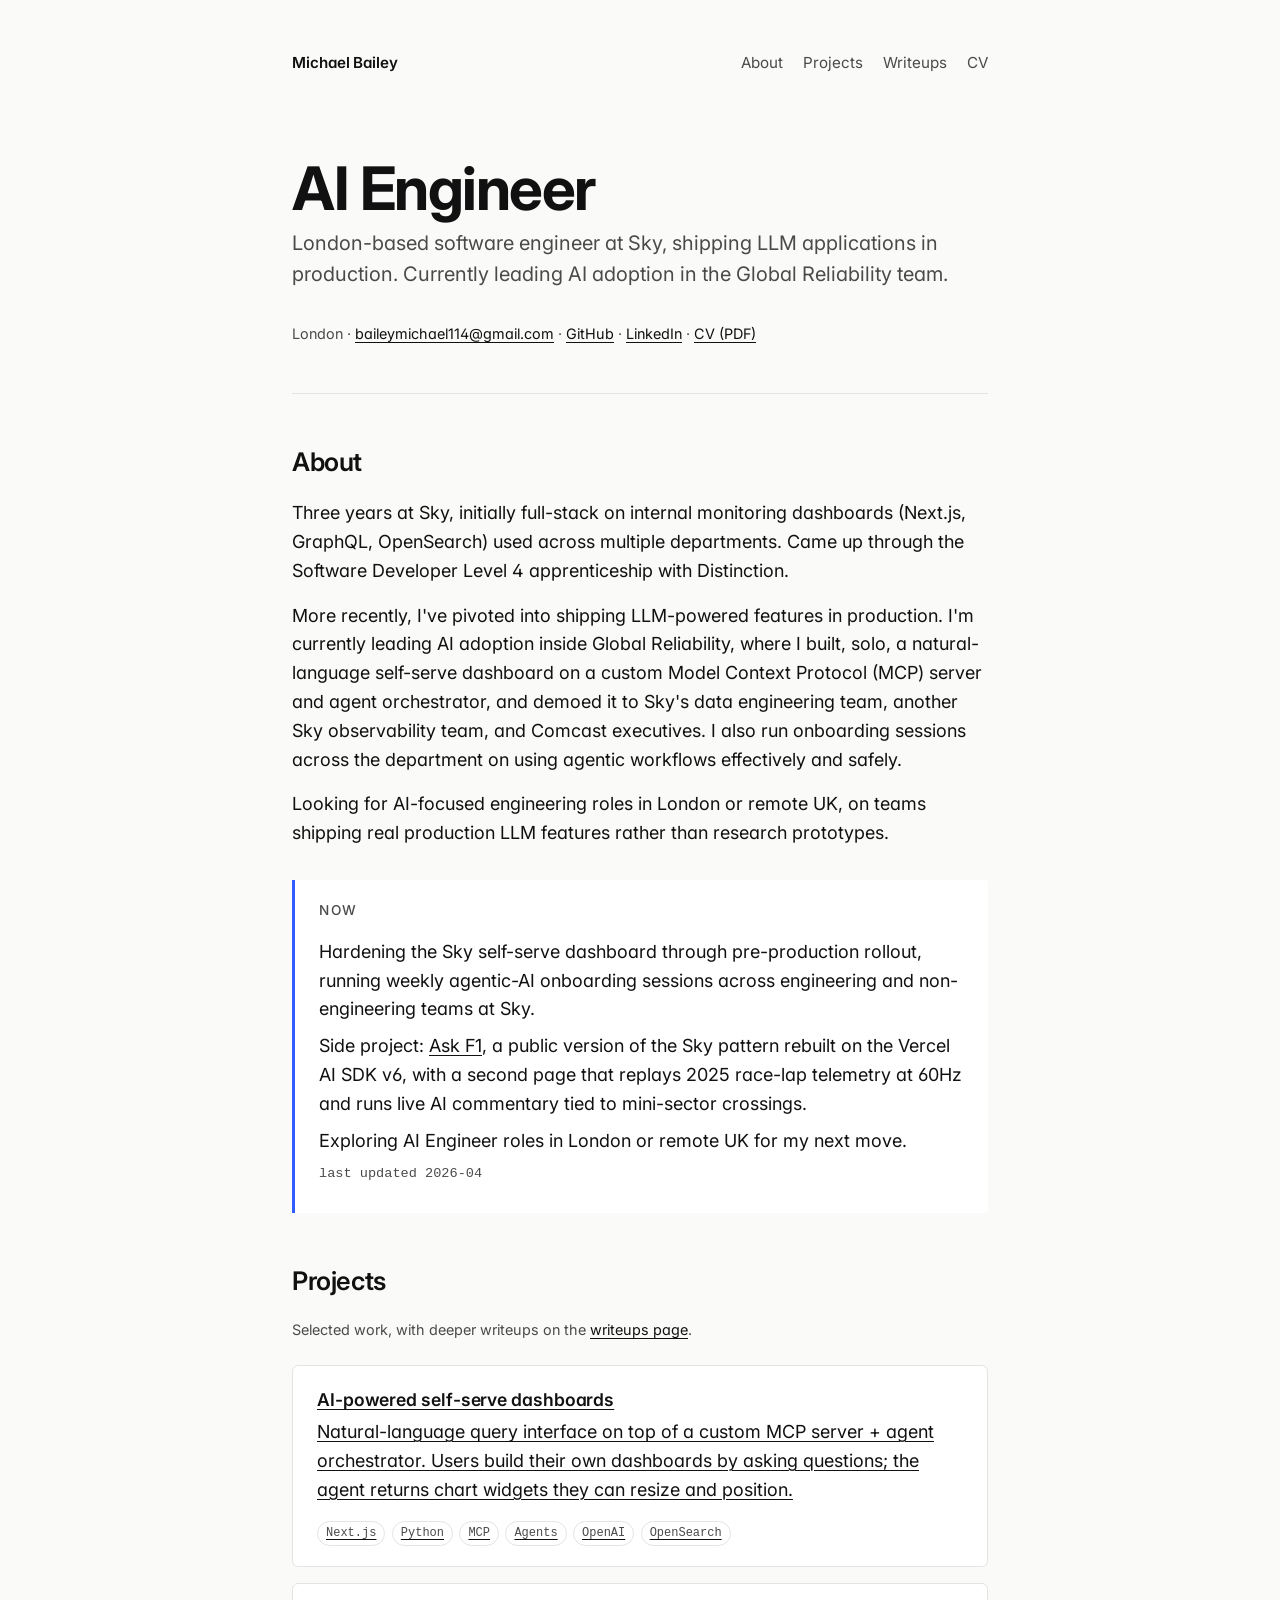
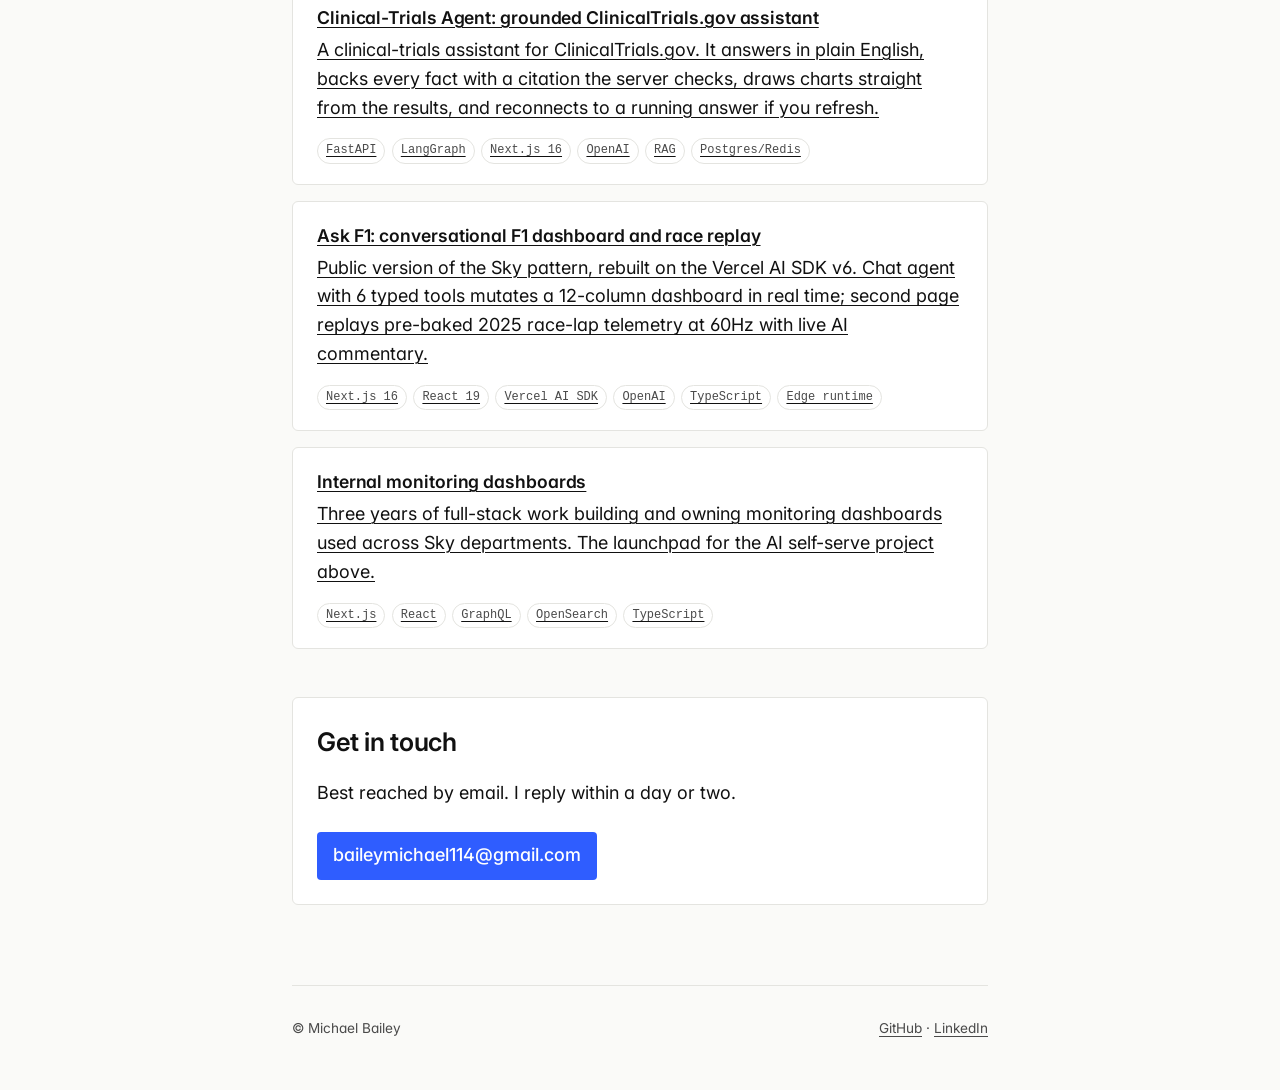
==== commit 0af3cc6a: "Plain-language pass: drop em dashes and AI phrasing from site copy Rewrite the Clinical-Trials Agent" ====
--- a/index.html
+++ b/index.html
@@ -3,10 +3,10 @@
 <head>
   <meta charset="UTF-8" />
   <meta name="viewport" content="width=device-width, initial-scale=1.0" />
-  <title>Michael Bailey — AI Engineer</title>
-  <meta name="description" content="Michael Bailey — UK AI Engineer building LLM-powered applications. Python, TypeScript, agents, MCP." />
+  <title>Michael Bailey | AI Engineer</title>
+  <meta name="description" content="Michael Bailey, UK AI Engineer building LLM-powered applications. Python, TypeScript, agents, MCP." />
   <!-- Open Graph (for LinkedIn / Twitter previews) -->
-  <meta property="og:title" content="Michael Bailey — AI Engineer" />
+  <meta property="og:title" content="Michael Bailey | AI Engineer" />
   <meta property="og:description" content="UK AI Engineer building LLM-powered applications. Python, TypeScript, agents, MCP." />
   <meta property="og:type" content="website" />
   <meta property="og:url" content="https://mbailey114.github.io" />
@@ -62,27 +62,27 @@
     <section id="about">
       <h2>About</h2>
       <p>
-        Three years at Sky, initially full-stack on internal monitoring dashboards — Next.js, GraphQL, OpenSearch — used across multiple departments. Came up through the Software Developer Level 4 apprenticeship with Distinction.
+        Three years at Sky, initially full-stack on internal monitoring dashboards (Next.js, GraphQL, OpenSearch) used across multiple departments. Came up through the Software Developer Level 4 apprenticeship with Distinction.
       </p>
       <p>
-        More recently, I've pivoted into shipping LLM-powered features in production. Currently leading AI adoption inside Global Reliability: built, solo, a natural-language self-serve dashboard on a custom Model Context Protocol (MCP) server and agent orchestrator — demoed to Sky's data engineering team, another Sky observability team, and Comcast executives — and running onboarding sessions across the department on using agentic workflows effectively and safely.
+        More recently, I've pivoted into shipping LLM-powered features in production. I'm currently leading AI adoption inside Global Reliability, where I built, solo, a natural-language self-serve dashboard on a custom Model Context Protocol (MCP) server and agent orchestrator, and demoed it to Sky's data engineering team, another Sky observability team, and Comcast executives. I also run onboarding sessions across the department on using agentic workflows effectively and safely.
       </p>
       <p>
-        Looking for AI-focused engineering roles in London or remote UK — teams shipping real production features on LLMs, not research prototypes.
+        Looking for AI-focused engineering roles in London or remote UK, on teams shipping real production LLM features rather than research prototypes.
       </p>
     </section>
 
     <aside class="now" id="now">
       <h2>Now</h2>
       <p>Hardening the Sky self-serve dashboard through pre-production rollout, running weekly agentic-AI onboarding sessions across engineering and non-engineering teams at Sky.</p>
-      <p>Side-project: <a href="https://f1-dashboard-bay.vercel.app">Ask F1</a> — a public version of the Sky pattern rebuilt on the Vercel AI SDK v6, with a second page that replays 2025 race-lap telemetry at 60Hz and runs live AI commentary tied to mini-sector crossings.</p>
+      <p>Side project: <a href="https://f1-dashboard-bay.vercel.app">Ask F1</a>, a public version of the Sky pattern rebuilt on the Vercel AI SDK v6, with a second page that replays 2025 race-lap telemetry at 60Hz and runs live AI commentary tied to mini-sector crossings.</p>
       <p>Exploring AI Engineer roles in London or remote UK for my next move.</p>
       <p class="timestamp">last updated 2026-04</p>
     </aside>
 
     <section id="projects">
       <h2>Projects</h2>
-      <p class="meta">Selected work — deeper writeups on the <a href="projects.html">writeups page</a>.</p>
+      <p class="meta">Selected work, with deeper writeups on the <a href="projects.html">writeups page</a>.</p>
 
       <div class="projects">
         <!-- Travel Agent is unfinished — add back once it's shippable
@@ -109,8 +109,8 @@
 
         <a class="card-link" href="projects.html#clinical-trials-agent">
           <article class="project">
-            <h3>Clinical-Trials Agent — grounded ClinicalTrials.gov assistant</h3>
-            <p>Grounded RAG agent over ClinicalTrials.gov: plain-language answers where every claim is a server-validated citation, with grounded timeline/comparison/facet charts, a deterministic hybrid retrieval funnel (no LLM ranking), and resumable streaming.</p>
+            <h3>Clinical-Trials Agent: grounded ClinicalTrials.gov assistant</h3>
+            <p>A clinical-trials assistant for ClinicalTrials.gov. It answers in plain English, backs every fact with a citation the server checks, draws charts straight from the results, and reconnects to a running answer if you refresh.</p>
             <div class="tags">
               <span>FastAPI</span><span>LangGraph</span><span>Next.js 16</span><span>OpenAI</span><span>RAG</span><span>Postgres/Redis</span>
             </div>
@@ -119,7 +119,7 @@
 
         <a class="card-link" href="projects.html#ask-f1">
           <article class="project">
-            <h3>Ask F1 — Conversational F1 dashboard + race replay</h3>
+            <h3>Ask F1: conversational F1 dashboard and race replay</h3>
             <p>Public version of the Sky pattern, rebuilt on the Vercel AI SDK v6. Chat agent with 6 typed tools mutates a 12-column dashboard in real time; second page replays pre-baked 2025 race-lap telemetry at 60Hz with live AI commentary.</p>
             <div class="tags">
               <span>Next.js 16</span><span>React 19</span><span>Vercel AI SDK</span><span>OpenAI</span><span>TypeScript</span><span>Edge runtime</span>
